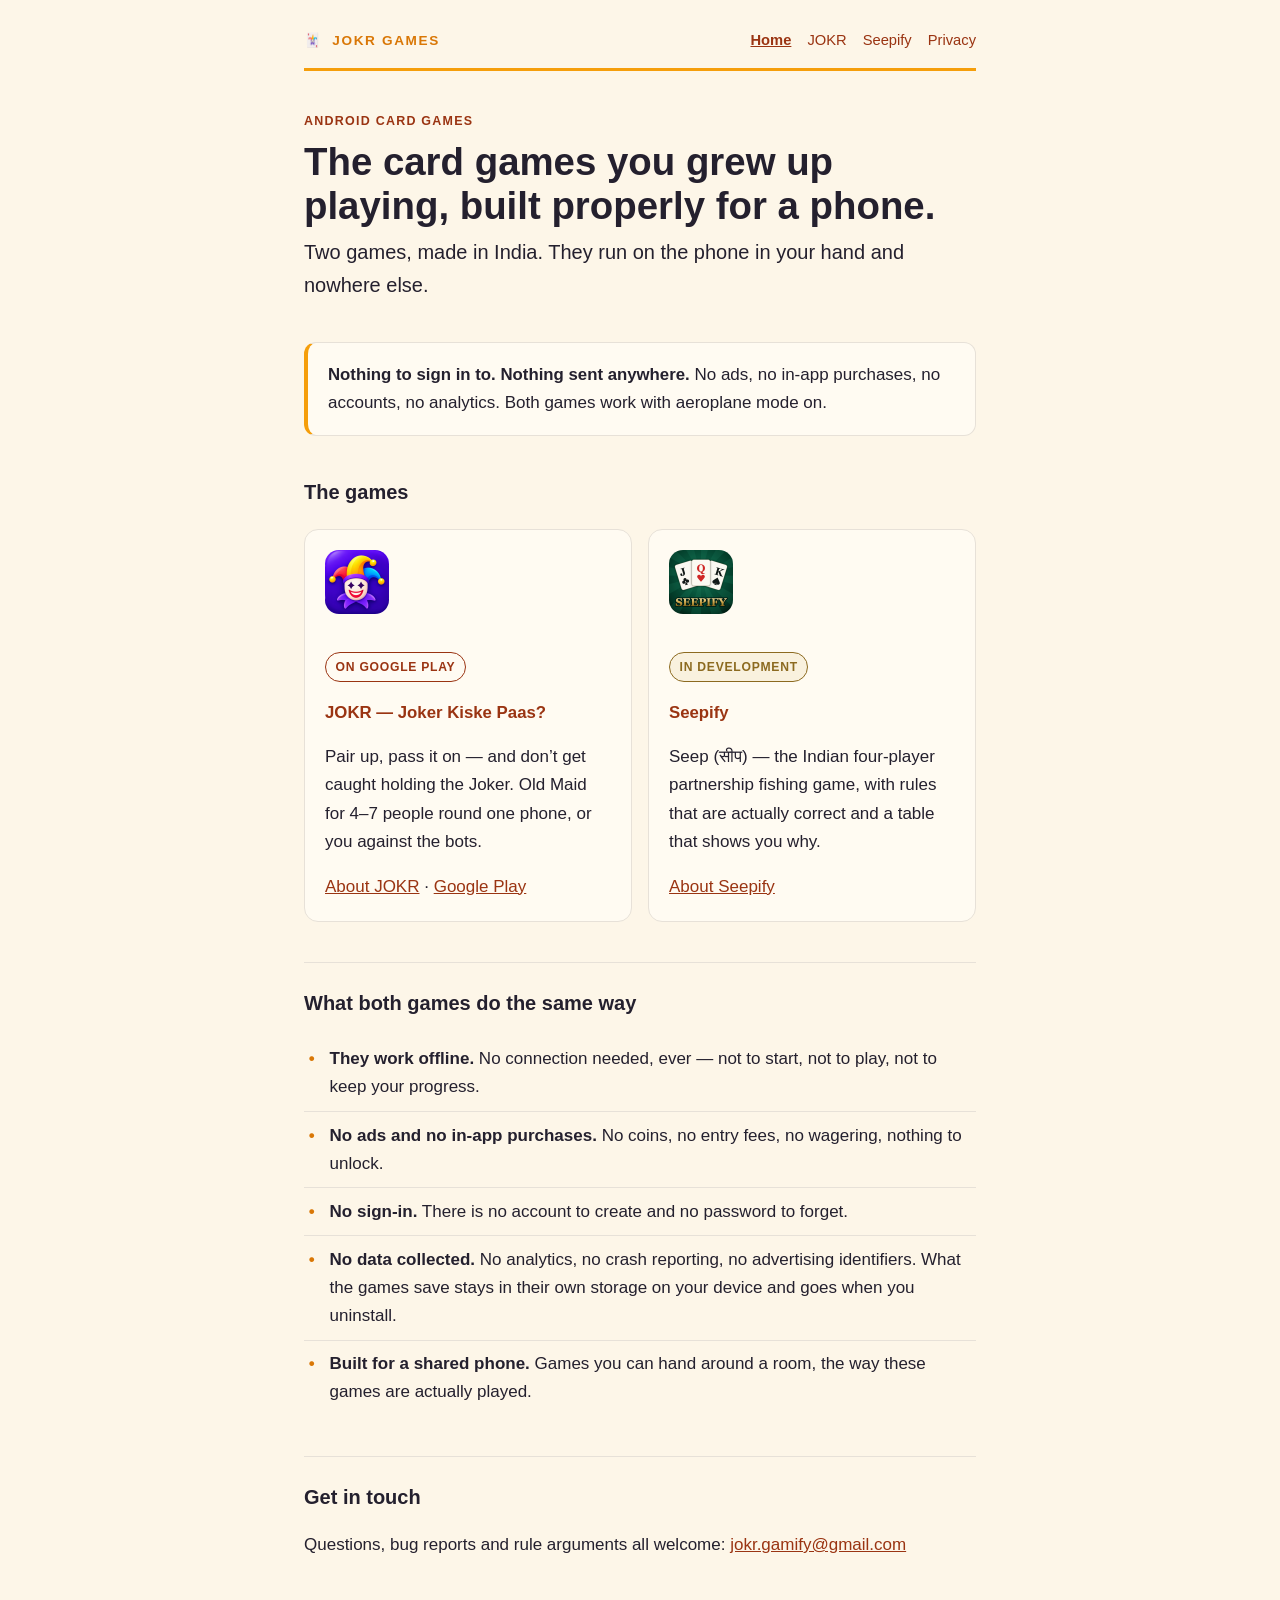
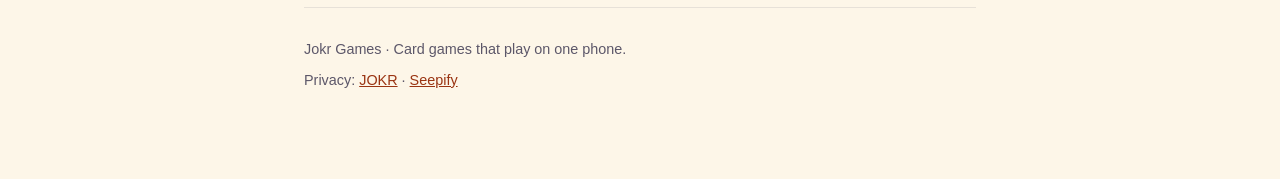
==== index.html @ 52f23432 "Add the public website for JOKR and Seepify The repo held only privacy-policy.html, published becaus" ====
<!DOCTYPE html>
<!--
  Jokr Games — the hub page. Hand-written, no build step; see styles.css.
  Served from GitHub Pages at https://jokrgames.github.io/jokr/ , which is a
  SUBPATH, so every href and src here is relative. The only absolute URLs are
  rel=canonical and og:image, which scrapers will not resolve otherwise.
-->
<html lang="en">
<head>
<meta charset="utf-8">
<meta name="viewport" content="width=device-width, initial-scale=1">
<title>Jokr Games — card games for one phone</title>
<meta name="description" content="Two Android card games that play offline on a single phone: JOKR (Joker Kiske Paas?) and Seepify. No ads, no sign-in, no data collected.">
<link rel="canonical" href="https://jokrgames.github.io/jokr/">
<link rel="stylesheet" href="styles.css">
<link rel="icon" type="image/png" sizes="32x32" href="favicon-32.png">
<link rel="apple-touch-icon" href="favicon-180.png">
<meta name="theme-color" content="#FDF6E8" media="(prefers-color-scheme: light)">
<meta name="theme-color" content="#15122f" media="(prefers-color-scheme: dark)">
<meta property="og:type" content="website">
<meta property="og:site_name" content="Jokr Games">
<meta property="og:title" content="Jokr Games — card games for one phone">
<meta property="og:description" content="Two Android card games that play offline on a single phone: JOKR (Joker Kiske Paas?) and Seepify.">
<meta property="og:url" content="https://jokrgames.github.io/jokr/">
<meta property="og:image" content="https://jokrgames.github.io/jokr/assets/og/og-home.jpg">
<meta property="og:image:width" content="1200">
<meta property="og:image:height" content="630">
<meta name="twitter:card" content="summary_large_image">
</head>
<body>
<div class="wrap">

<header class="site-head">
  <a class="brand" href="index.html"><span aria-hidden="true">&#127183;</span> Jokr Games</a>
  <nav class="nav" aria-label="Site">
    <a href="index.html" aria-current="page">Home</a>
    <a href="jokr.html">JOKR</a>
    <a href="seepify.html">Seepify</a>
    <a href="privacy-policy.html">Privacy</a>
  </nav>
</header>

<div class="hero">
  <p class="kicker">Android card games</p>
  <h1>The card games you grew up playing, built properly for a phone.</h1>
  <p class="tagline">Two games, made in India. They run on the phone in your
  hand and nowhere else.</p>
</div>

<p class="lede"><strong>Nothing to sign in to. Nothing sent anywhere.</strong>
No ads, no in-app purchases, no accounts, no analytics. Both games work with
aeroplane mode on.</p>

<h2>The games</h2>
<div class="cards">

  <div class="card">
    <img class="card-icon" src="assets/jokr/icon-256.png" width="64" height="64"
         alt="The JOKR app icon: a grinning joker on a playing card.">
    <p><span class="badge">On Google Play</span></p>
    <h3><a href="jokr.html">JOKR &mdash; Joker Kiske Paas?</a></h3>
    <p>Pair up, pass it on &mdash; and don&rsquo;t get caught holding the Joker.
    Old Maid for 4&ndash;7 people round one phone, or you against the bots.</p>
    <p><a href="jokr.html">About JOKR</a> &middot;
       <a href="https://play.google.com/store/apps/details?id=in.jokr.jokerkiskepaas">Google Play</a></p>
  </div>

  <div class="card">
    <img class="card-icon" src="assets/seepify/icon-256.png" width="64" height="64"
         alt="The Seepify app icon: three cards on green felt under a gold wordmark.">
    <p><span class="badge badge-wip">In development</span></p>
    <h3><a href="seepify.html">Seepify</a></h3>
    <p>Seep (&#2360;&#2368;&#2346;) &mdash; the Indian four-player partnership
    fishing game, with rules that are actually correct and a table that shows
    you why.</p>
    <p><a href="seepify.html">About Seepify</a></p>
  </div>

</div>

<h2>What both games do the same way</h2>
<ul class="feature">
  <li><strong>They work offline.</strong> No connection needed, ever &mdash; not
    to start, not to play, not to keep your progress.</li>
  <li><strong>No ads and no in-app purchases.</strong> No coins, no entry fees,
    no wagering, nothing to unlock.</li>
  <li><strong>No sign-in.</strong> There is no account to create and no password
    to forget.</li>
  <li><strong>No data collected.</strong> No analytics, no crash reporting, no
    advertising identifiers. What the games save stays in their own storage on
    your device and goes when you uninstall.</li>
  <li><strong>Built for a shared phone.</strong> Games you can hand around a
    room, the way these games are actually played.</li>
</ul>

<h2>Get in touch</h2>
<p>Questions, bug reports and rule arguments all welcome:
<a href="mailto:jokr.gamify@gmail.com">jokr.gamify@gmail.com</a></p>

<footer>
  <p>Jokr Games &middot; Card games that play on one phone.</p>
  <p>Privacy: <a href="privacy-policy.html">JOKR</a> &middot;
     <a href="seepify-privacy.html">Seepify</a></p>
</footer>

</div>
</body>
</html>
---- styles.css ----
/*
  Shared styles for the Jokr Games site — index.html, jokr.html, seepify.html.

  No build step, no CDN, no webfonts, no JavaScript. System fonts only, so the
  pages render the same everywhere and cost one request each.

  The :root block below is a VERBATIM COPY of privacy-policy.html lines 18-45.
  That file is deliberately standalone — it has to stay byte-identical to
  ../jokerkiskepaas/store/privacy-policy.html so the Play Console URL and the
  app repo's copy never diverge — which is why the palette lives in two places.
  Change a value here and make the same change there; new tokens get APPENDED
  below the copied block, never edited into it, so a diff of the two stays empty.
*/
  :root {
    --marigold: #F59E0B;
    --marigold-deep: #D97706;
    --indigo-deep: #1E1B4B;
    --ink: #24202e;
    --muted: #5c5769;
    --rule: #e7e1d8;
    --page: #FDF6E8;
    --card: #FFFBF2;
  }
  @media (prefers-color-scheme: dark) {
    :root:not([data-theme="light"]) {
      --ink: #f3efe7;
      --muted: #b2abbd;
      --rule: #383153;
      --page: #15122f;
      --card: var(--indigo-deep);
      --marigold-deep: #FBBF24;
    }
  }
  :root[data-theme="dark"] {
    --ink: #f3efe7;
    --muted: #b2abbd;
    --rule: #383153;
    --page: #15122f;
    --card: var(--indigo-deep);
    --marigold-deep: #FBBF24;
  }

/* --- Appended: tokens the policy page does not need ---------------------- */
:root {
  /* --marigold-deep (#D97706) is only ~2.8:1 on the cream page background, so
     links and kickers use this instead. #9A3412 is ~6.8:1. */
  --accent-text: #9A3412;
  --cta-bg: #F59E0B;
  --cta-fg: #1E1B4B;
  --shade: rgba(0, 0, 0, .05);
  --seep-felt-hi: #1D7A5B;
  --seep-felt-lo: #0A3A2A;
  --seep-accent-text: #8C6A20;
  --seep-ink-on-felt: #F4F1E6;
  --seep-gold: #C8A24A;
}
@media (prefers-color-scheme: dark) {
  :root:not([data-theme="light"]) {
    --accent-text: #FBBF24;
    --shade: rgba(255, 255, 255, .06);
    --seep-accent-text: #F2DC9B;
  }
}
:root[data-theme="dark"] {
  --accent-text: #FBBF24;
  --shade: rgba(255, 255, 255, .06);
  --seep-accent-text: #F2DC9B;
}

/* Seepify's page keeps the same layout and swaps only the accent. */
body.theme-seepify { --accent-text: var(--seep-accent-text); }

/* --- Base ---------------------------------------------------------------- */
* { box-sizing: border-box; }
body {
  margin: 0;
  background: var(--page);
  color: var(--ink);
  font: 17px/1.65 -apple-system, BlinkMacSystemFont, "Segoe UI", Roboto,
        "Helvetica Neue", Arial, sans-serif;
  -webkit-text-size-adjust: 100%;
}
.wrap { max-width: 44rem; margin: 0 auto; padding: 0 16px 5rem; }
img { max-width: 100%; height: auto; }
code { overflow-wrap: anywhere; font-size: .92em; }
a { color: var(--accent-text); }
a:hover { text-decoration-thickness: 2px; }
:focus-visible { outline: 3px solid var(--accent-text); outline-offset: 2px; border-radius: 4px; }
.sr-only {
  position: absolute; width: 1px; height: 1px; padding: 0; margin: -1px;
  overflow: hidden; clip: rect(0 0 0 0); white-space: nowrap; border: 0;
}

/* --- Header and nav ------------------------------------------------------ */
.site-head {
  display: flex; flex-wrap: wrap; align-items: baseline; gap: .5rem 1.25rem;
  padding: 1.75rem 0 1rem;
  border-bottom: 3px solid var(--marigold);
  margin-bottom: 2.5rem;
}
.brand {
  display: flex; align-items: center; gap: .6rem;
  font-weight: 800; letter-spacing: .12em; font-size: .85rem;
  color: var(--marigold-deep); text-transform: uppercase;
  text-decoration: none;
}
.nav { display: flex; flex-wrap: wrap; gap: 1rem; margin-left: auto; font-size: .92rem; }
.nav a { text-decoration: none; }
.nav a:hover, .nav a[aria-current="page"] { text-decoration: underline; }
.nav a[aria-current="page"] { font-weight: 700; }

/* --- Hero --------------------------------------------------------------- */
.hero { margin-bottom: 2.5rem; }
.hero-art {
  display: block; width: 104px; height: 104px;
  border-radius: 22px; margin-bottom: 1.1rem;
  box-shadow: 0 6px 20px rgba(30, 27, 75, .18);
}
h1 { font-size: clamp(1.7rem, 6vw, 2.4rem); line-height: 1.15; margin: 0 0 .5rem; }
.tagline { font-size: clamp(1.05rem, 3.4vw, 1.25rem); margin: 0 0 1rem; color: var(--ink); }
.meta { color: var(--muted); font-size: .92rem; margin: 0 0 1.25rem; }
.kicker {
  font-weight: 800; letter-spacing: .1em; font-size: .78rem;
  text-transform: uppercase; color: var(--accent-text); margin: 0 0 .5rem;
}

/* A felt table for Seepify's hero, drawn in CSS — the app has no artwork to
   borrow: every card, sound and icon in it is generated at runtime. */
.hero-felt {
  background: radial-gradient(circle at 30% 20%, var(--seep-felt-hi), var(--seep-felt-lo) 72%);
  border: 1px solid var(--seep-gold);
  border-radius: 18px;
  padding: 2rem 1.5rem;
  color: var(--seep-ink-on-felt);
}
.hero-felt h1, .hero-felt .tagline { color: var(--seep-ink-on-felt); }
.hero-felt .kicker { color: var(--seep-gold); }
.hero-felt .meta { color: #B9CFC4; }

/* --- Buttons ------------------------------------------------------------ */
.cta { display: flex; flex-wrap: wrap; gap: .75rem; margin: 0; }
.btn, .btn-ghost {
  display: inline-block; padding: .7rem 1.15rem;
  border-radius: 10px; font-weight: 700; font-size: .98rem;
  text-decoration: none; border: 2px solid transparent;
}
.btn { background: var(--cta-bg); color: var(--cta-fg); }
.btn:hover { background: var(--marigold-deep); color: #FFFBF2; }
.btn-ghost { border-color: currentColor; color: var(--accent-text); background: transparent; }
.btn-ghost:hover { background: var(--shade); }

/* --- Badges ------------------------------------------------------------- */
.badge {
  display: inline-block; padding: .25rem .6rem; border-radius: 999px;
  font-size: .76rem; font-weight: 700; letter-spacing: .06em;
  text-transform: uppercase; border: 1px solid currentColor;
  color: var(--accent-text);
}
/* Gold is legible on the felt hero but not on the cream page, so the badge
   uses the darker gold everywhere except inside .hero-felt. */
.badge-wip { color: var(--seep-accent-text); background: rgba(200, 162, 74, .12); }
.hero-felt .badge-wip { color: var(--seep-gold); background: rgba(200, 162, 74, .18); }

/* --- Sections and cards ------------------------------------------------- */
h2 {
  font-size: 1.25rem; margin: 2.5rem 0 .75rem;
  padding-top: 1.5rem; border-top: 1px solid var(--rule);
}
h2:first-of-type { border-top: 0; padding-top: 0; }
h3 { font-size: 1.05rem; margin: 0 0 .35rem; }
.lede {
  background: var(--card);
  border: 1px solid var(--rule);
  border-left: 4px solid var(--marigold);
  border-radius: 12px;
  padding: 1.1rem 1.25rem;
  margin: 0 0 1rem;
}
.lede strong { font-size: 1.05rem; }
.cards {
  display: grid; gap: 1rem; margin: 1.25rem 0 0;
  grid-template-columns: repeat(auto-fit, minmax(15rem, 1fr));
}
.card {
  background: var(--card); border: 1px solid var(--rule);
  border-radius: 14px; padding: 1.25rem;
}
.card p:last-child { margin-bottom: 0; }
.card-icon { width: 64px; height: 64px; border-radius: 14px; margin-bottom: .75rem; }
.card h3 a { text-decoration: none; }
.card h3 a:hover { text-decoration: underline; }
.feature { list-style: none; padding: 0; margin: 1rem 0 0; }
.feature li {
  padding: .6rem 0 .6rem 1.6rem; border-bottom: 1px solid var(--rule);
  position: relative;
}
.feature li:last-child { border-bottom: 0; }
.feature li::before {
  content: "•"; position: absolute; left: .3rem;
  color: var(--marigold-deep); font-weight: 700;
}
.note {
  color: var(--muted); font-size: .95rem;
  border-left: 3px solid var(--rule); padding-left: .9rem; margin: 1rem 0;
}

/* --- Screenshot strip --------------------------------------------------- */
/* One swipeable row on a phone, a grid once there is room. */
.shots {
  display: grid; gap: 1rem; margin: 1.25rem 0 0; padding: 0 0 .5rem;
  grid-auto-flow: column; grid-auto-columns: 62%;
  overflow-x: auto; scroll-snap-type: x mandatory;
  overscroll-behavior-x: contain;
}
.shots figure { margin: 0; scroll-snap-align: start; }
.shots img {
  display: block; width: 100%; border-radius: 12px;
  border: 1px solid var(--rule); background: var(--card);
}
.figcap { color: var(--muted); font-size: .86rem; margin: .5rem 0 0; }
@media (min-width: 40rem) {
  .shots {
    grid-auto-flow: row; grid-auto-columns: auto;
    grid-template-columns: repeat(3, 1fr);
    overflow-x: visible;
  }
}

/* --- FAQ ---------------------------------------------------------------- */
.faq { border-bottom: 1px solid var(--rule); padding: .85rem 0; }
.faq summary { cursor: pointer; font-weight: 700; }
.faq summary::marker { color: var(--marigold-deep); }
.faq p { margin: .6rem 0 .2rem; }

/* --- Footer ------------------------------------------------------------- */
footer {
  margin-top: 3rem; padding-top: 1.5rem;
  border-top: 1px solid var(--rule);
  color: var(--muted); font-size: .9rem;
}
footer a { color: var(--accent-text); }
footer p { margin: .4rem 0; }
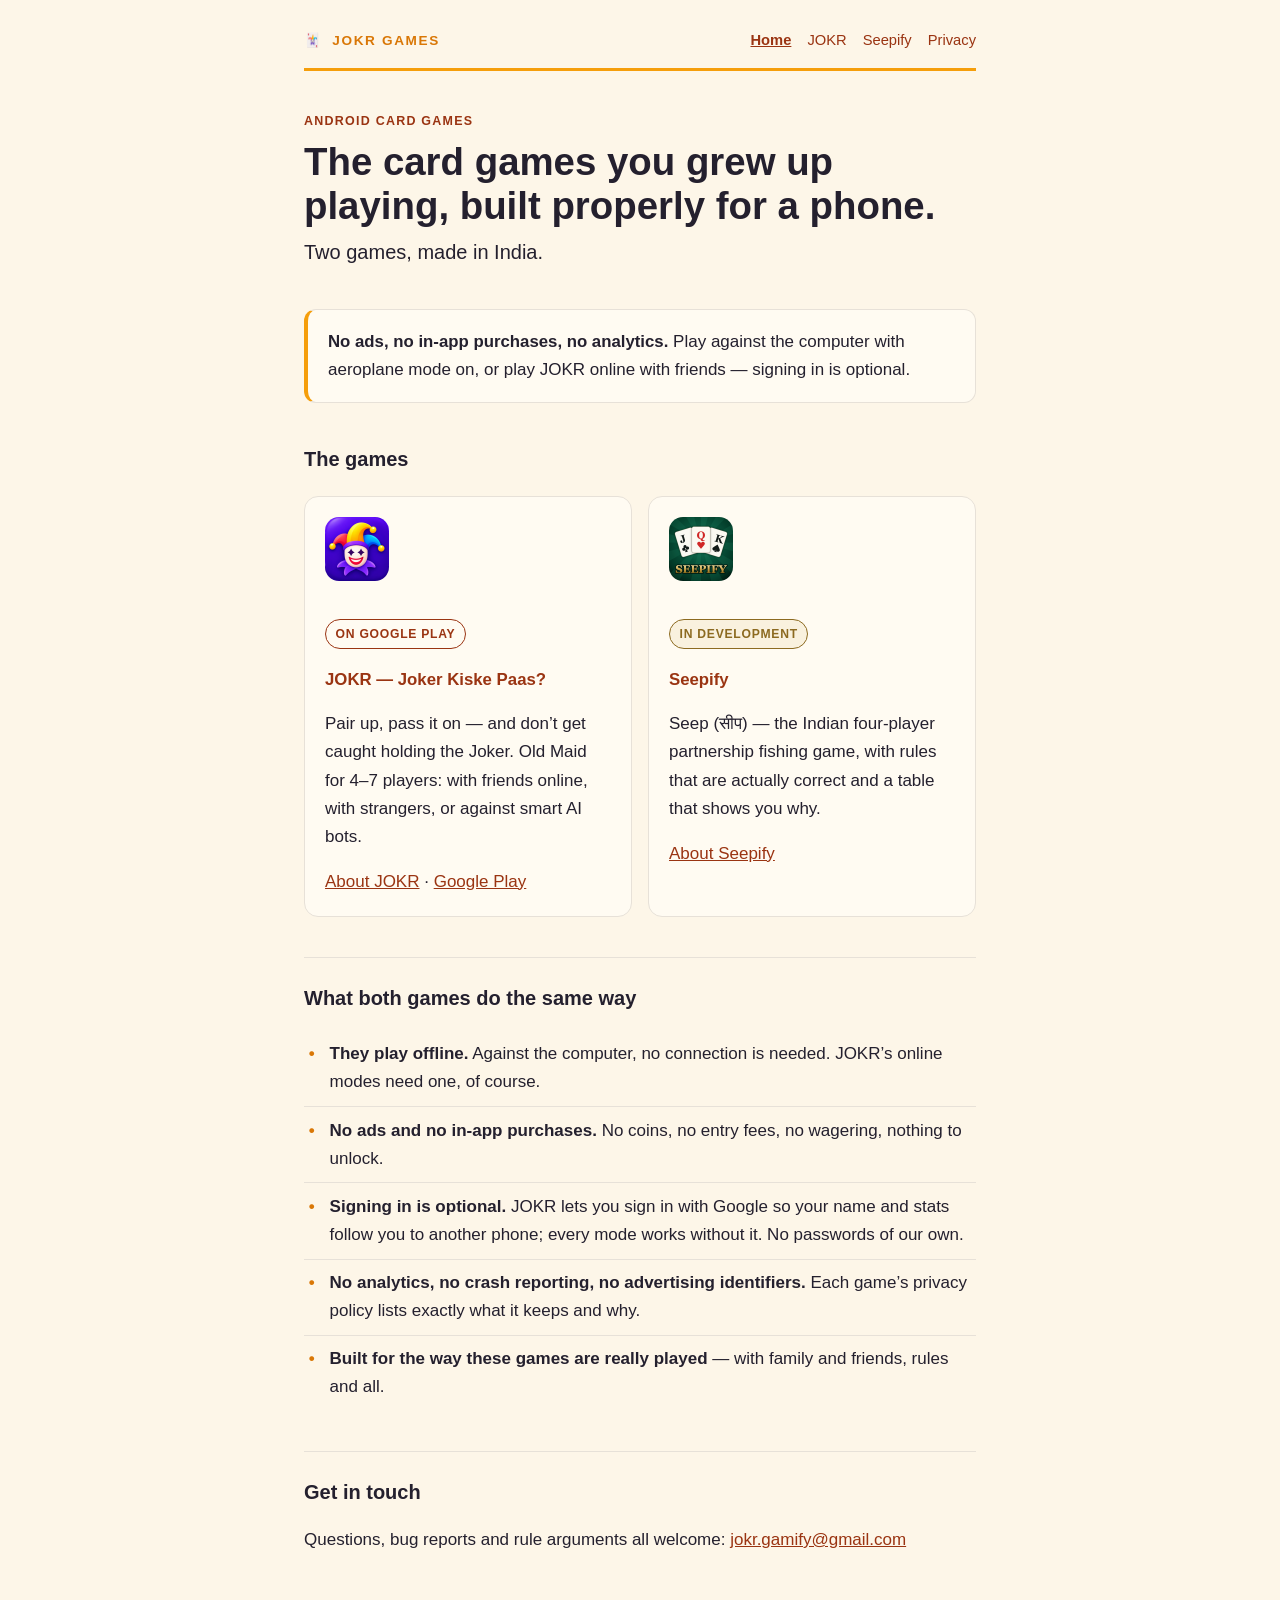
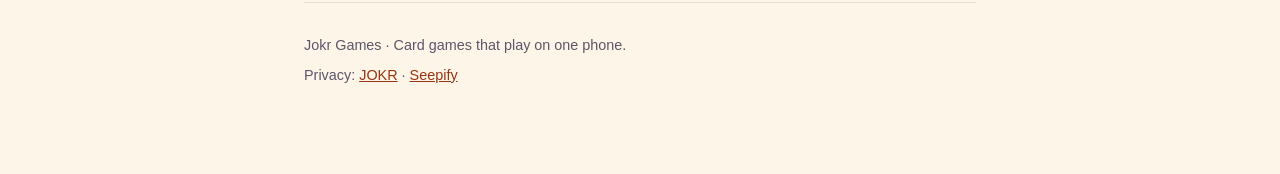
==== commit 6447f838: "Describe JOKR as it is now: online play, optional sign-in, account deletion - privacy-policy.html: t" ====
--- a/index.html
+++ b/index.html
@@ -10,7 +10,7 @@
 <meta charset="utf-8">
 <meta name="viewport" content="width=device-width, initial-scale=1">
 <title>Jokr Games — card games for one phone</title>
-<meta name="description" content="Two Android card games that play offline on a single phone: JOKR (Joker Kiske Paas?) and Seepify. No ads, no sign-in, no data collected.">
+<meta name="description" content="Two Android card games made in India: JOKR (Joker Kiske Paas?) and Seepify. No ads, no in-app purchases, no analytics.">
 <link rel="canonical" href="https://jokrgames.github.io/jokr/">
 <link rel="stylesheet" href="styles.css">
 <link rel="icon" type="image/png" sizes="32x32" href="favicon-32.png">
@@ -20,7 +20,7 @@
 <meta property="og:type" content="website">
 <meta property="og:site_name" content="Jokr Games">
 <meta property="og:title" content="Jokr Games — card games for one phone">
-<meta property="og:description" content="Two Android card games that play offline on a single phone: JOKR (Joker Kiske Paas?) and Seepify.">
+<meta property="og:description" content="Two Android card games made in India: JOKR (Joker Kiske Paas?) and Seepify.">
 <meta property="og:url" content="https://jokrgames.github.io/jokr/">
 <meta property="og:image" content="https://jokrgames.github.io/jokr/assets/og/og-home.jpg">
 <meta property="og:image:width" content="1200">
@@ -43,13 +43,12 @@
 <div class="hero">
   <p class="kicker">Android card games</p>
   <h1>The card games you grew up playing, built properly for a phone.</h1>
-  <p class="tagline">Two games, made in India. They run on the phone in your
-  hand and nowhere else.</p>
+  <p class="tagline">Two games, made in India.</p>
 </div>
 
-<p class="lede"><strong>Nothing to sign in to. Nothing sent anywhere.</strong>
-No ads, no in-app purchases, no accounts, no analytics. Both games work with
-aeroplane mode on.</p>
+<p class="lede"><strong>No ads, no in-app purchases, no analytics.</strong>
+Play against the computer with aeroplane mode on, or play JOKR online with
+friends &mdash; signing in is optional.</p>
 
 <h2>The games</h2>
 <div class="cards">
@@ -60,7 +59,8 @@
     <p><span class="badge">On Google Play</span></p>
     <h3><a href="jokr.html">JOKR &mdash; Joker Kiske Paas?</a></h3>
     <p>Pair up, pass it on &mdash; and don&rsquo;t get caught holding the Joker.
-    Old Maid for 4&ndash;7 people round one phone, or you against the bots.</p>
+    Old Maid for 4&ndash;7 players: with friends online, with strangers, or
+    against smart AI bots.</p>
     <p><a href="jokr.html">About JOKR</a> &middot;
        <a href="https://play.google.com/store/apps/details?id=in.jokr.jokerkiskepaas">Google Play</a></p>
   </div>
@@ -80,17 +80,18 @@
 
 <h2>What both games do the same way</h2>
 <ul class="feature">
-  <li><strong>They work offline.</strong> No connection needed, ever &mdash; not
-    to start, not to play, not to keep your progress.</li>
+  <li><strong>They play offline.</strong> Against the computer, no connection is
+    needed. JOKR&rsquo;s online modes need one, of course.</li>
   <li><strong>No ads and no in-app purchases.</strong> No coins, no entry fees,
     no wagering, nothing to unlock.</li>
-  <li><strong>No sign-in.</strong> There is no account to create and no password
-    to forget.</li>
-  <li><strong>No data collected.</strong> No analytics, no crash reporting, no
-    advertising identifiers. What the games save stays in their own storage on
-    your device and goes when you uninstall.</li>
-  <li><strong>Built for a shared phone.</strong> Games you can hand around a
-    room, the way these games are actually played.</li>
+  <li><strong>Signing in is optional.</strong> JOKR lets you sign in with Google
+    so your name and stats follow you to another phone; every mode works
+    without it. No passwords of our own.</li>
+  <li><strong>No analytics, no crash reporting, no advertising
+    identifiers.</strong> Each game&rsquo;s privacy policy lists exactly what it
+    keeps and why.</li>
+  <li><strong>Built for the way these games are really played</strong> &mdash;
+    with family and friends, rules and all.</li>
 </ul>
 
 <h2>Get in touch</h2>
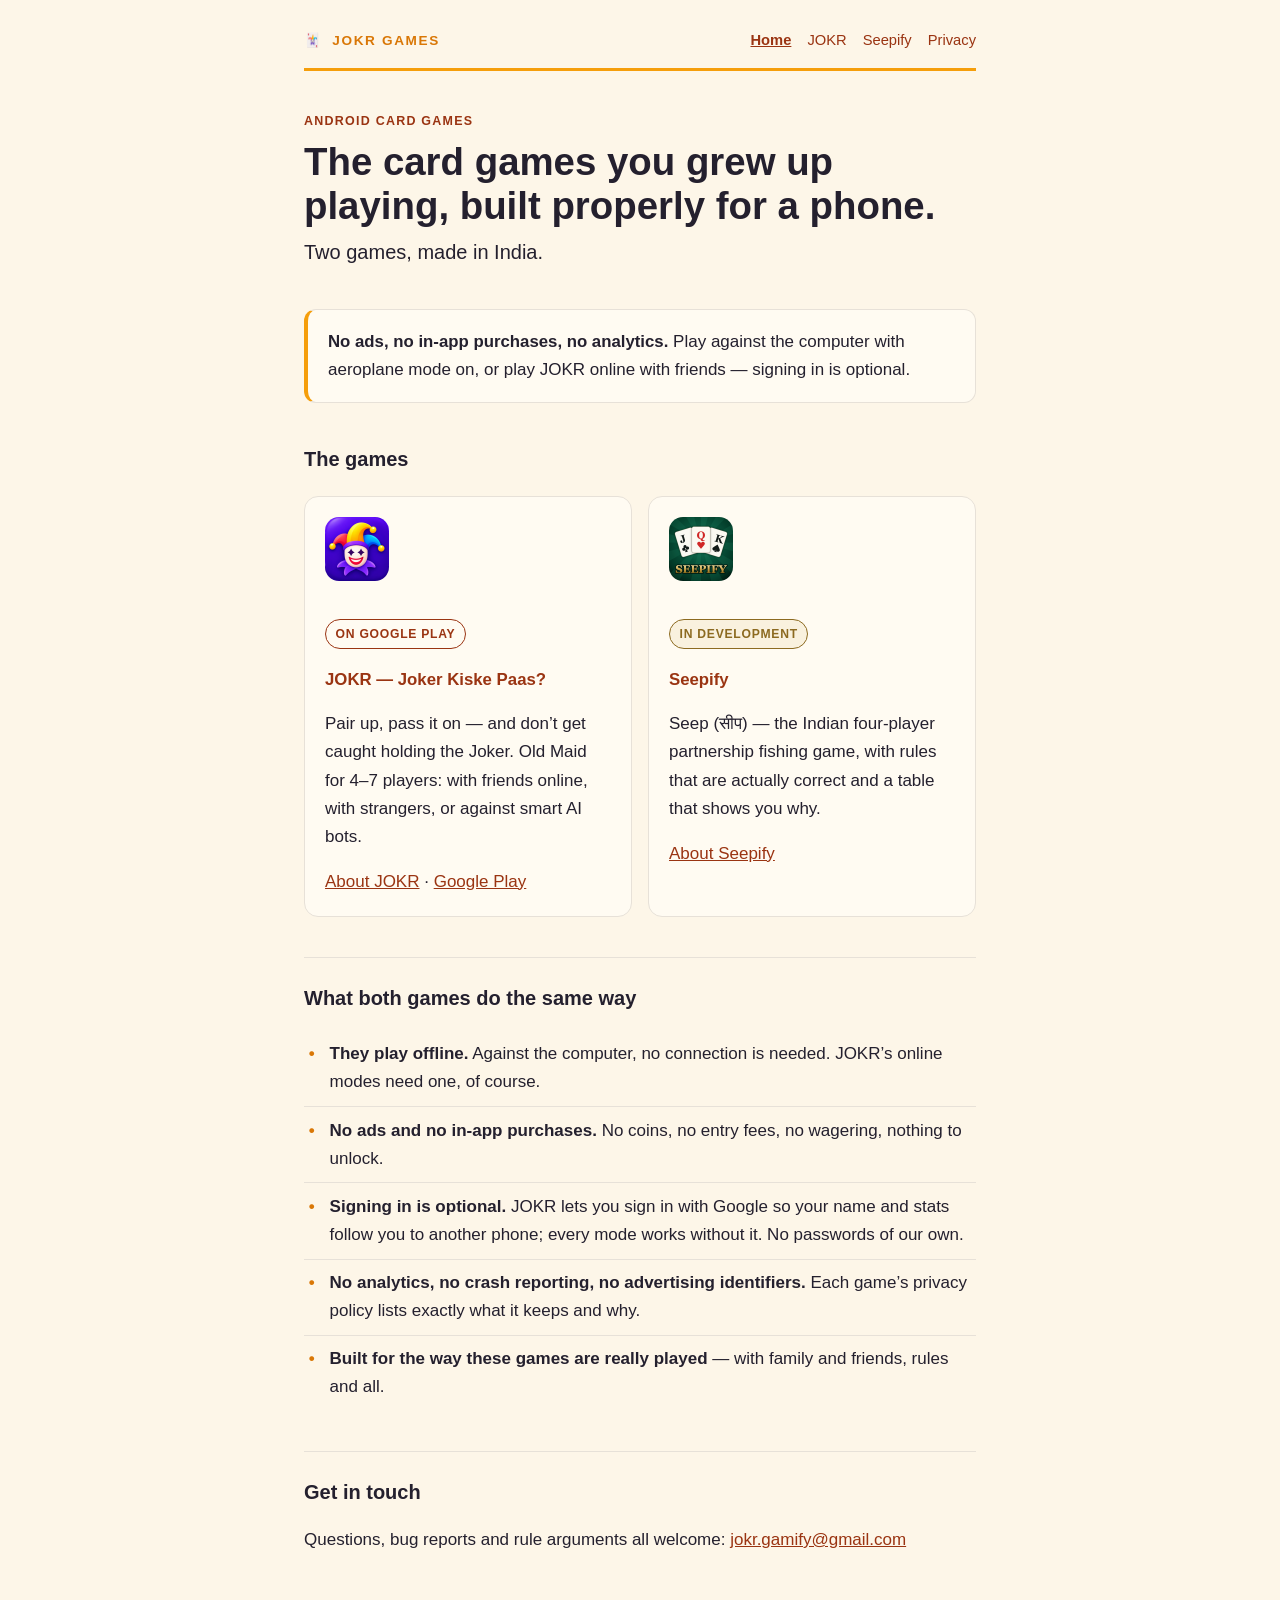
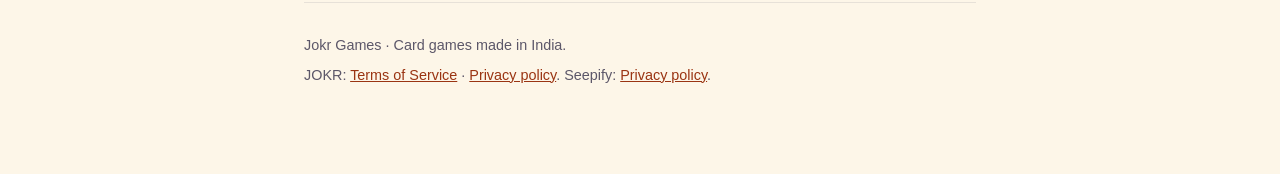
==== commit 3aef4bab: "Add JOKR's Terms of Service; footers say what JOKR does now - terms.html: free, no purchases or gamb" ====
--- a/index.html
+++ b/index.html
@@ -99,9 +99,10 @@
 <a href="mailto:jokr.gamify@gmail.com">jokr.gamify@gmail.com</a></p>
 
 <footer>
-  <p>Jokr Games &middot; Card games that play on one phone.</p>
-  <p>Privacy: <a href="privacy-policy.html">JOKR</a> &middot;
-     <a href="seepify-privacy.html">Seepify</a></p>
+  <p>Jokr Games &middot; Card games made in India.</p>
+  <p>JOKR: <a href="terms.html">Terms of Service</a> &middot;
+     <a href="privacy-policy.html">Privacy policy</a>.
+     Seepify: <a href="seepify-privacy.html">Privacy policy</a>.</p>
 </footer>
 
 </div>
